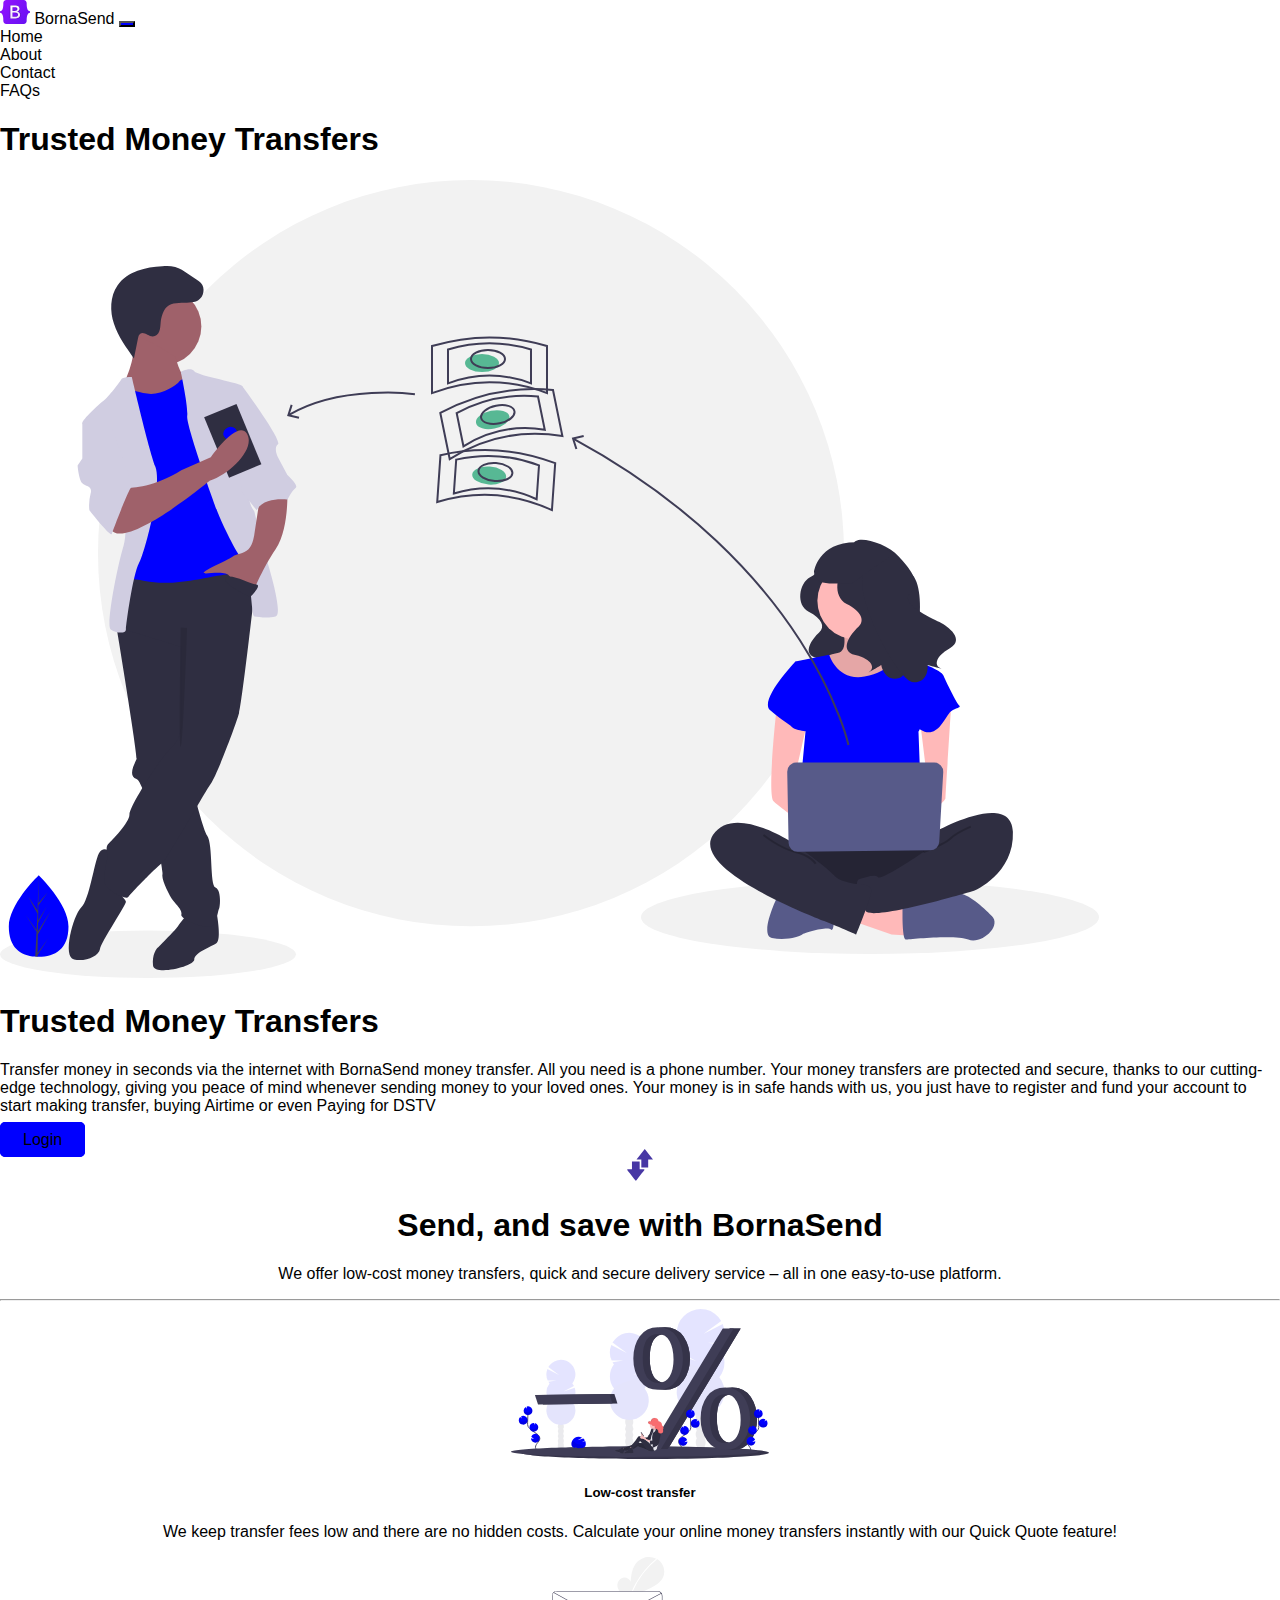
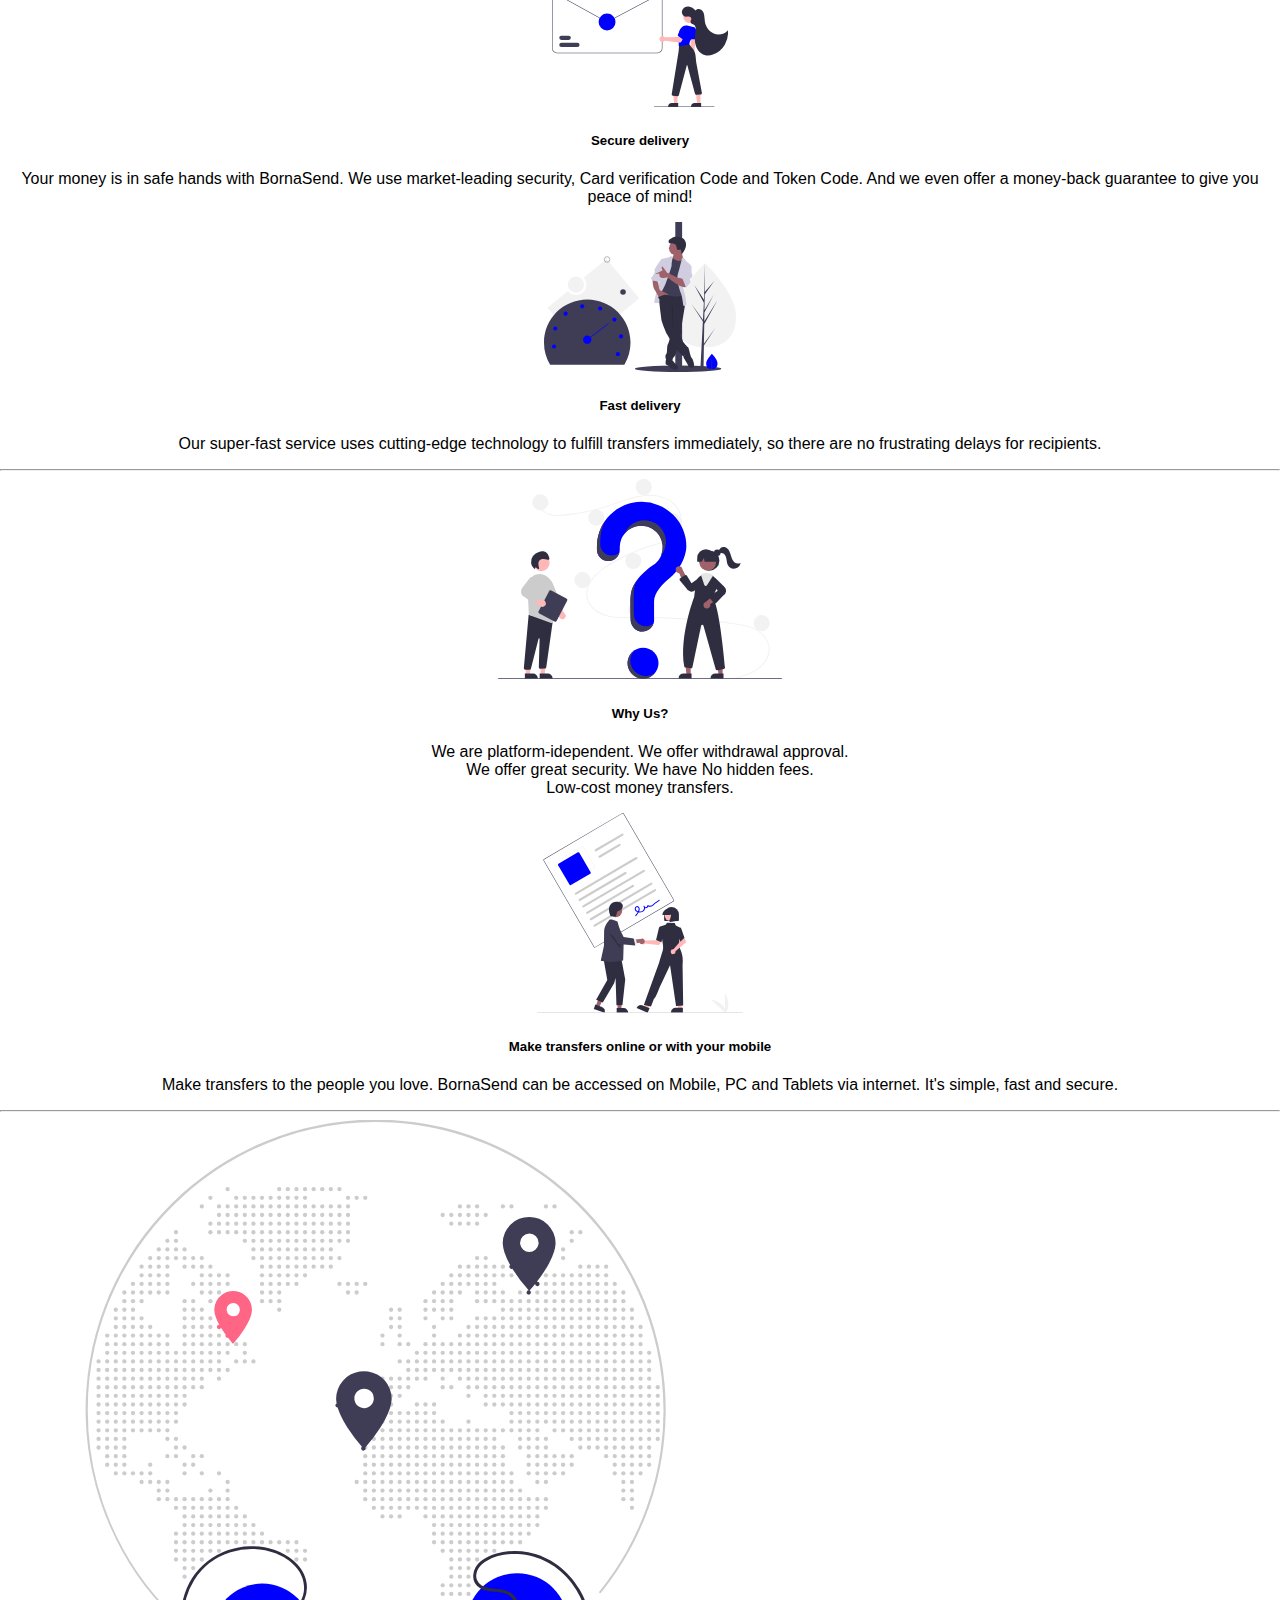
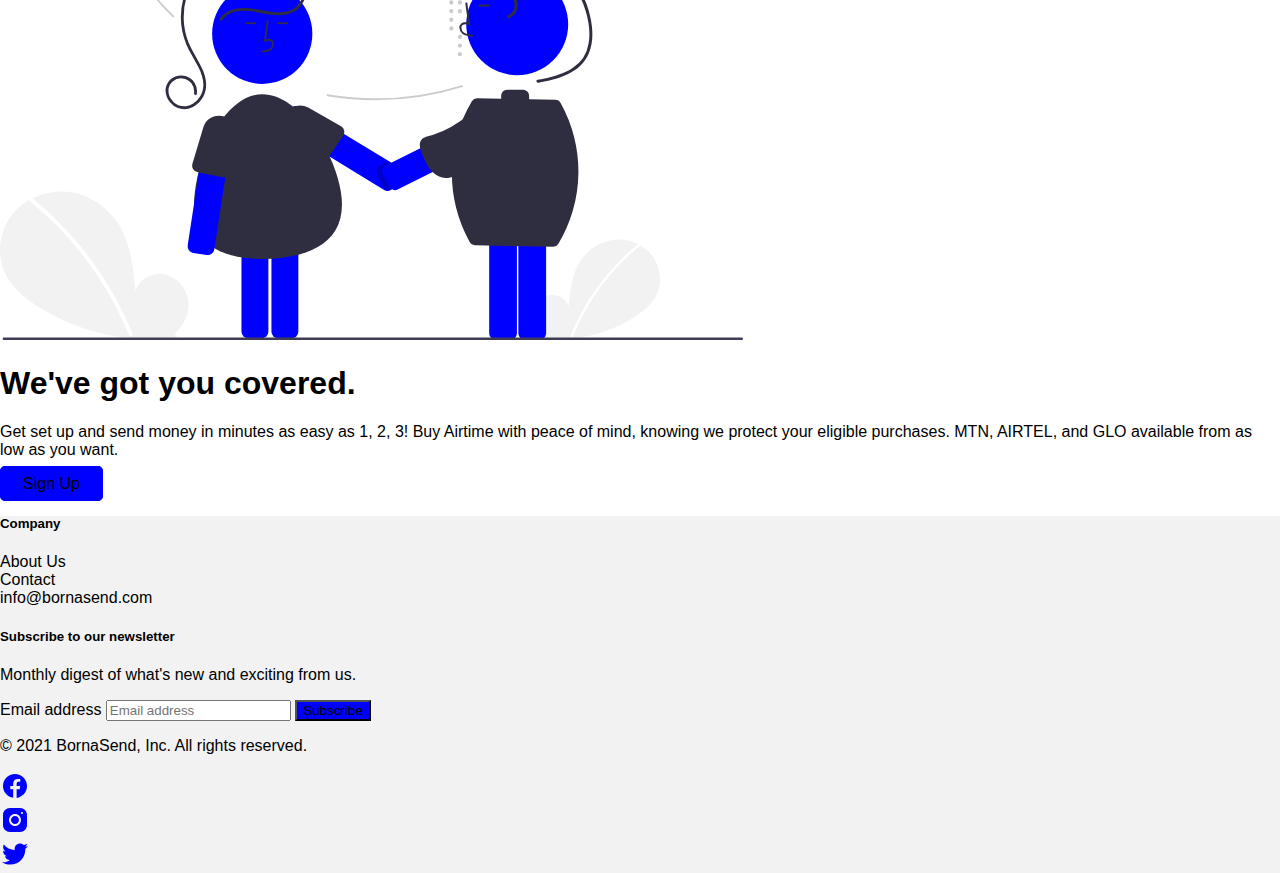
==== index.html @ 40fae567 "init" ====
<!DOCTYPE HTML>
<html lang="en">

<head>
    <meta charset="utf-8">
    <meta content="IE=edge" http-equiv="X-UA-Compatible">
    <meta content="width=device-width, initial-scale=1" name="viewport">
    <link crossorigin="anonymous" href="https://cdn.jsdelivr.net/npm/bootstrap@5.1.1/dist/css/bootstrap.min.css" integrity="sha384-F3w7mX95PdgyTmZZMECAngseQB83DfGTowi0iMjiWaeVhAn4FJkqJByhZMI3AhiU" rel="stylesheet">
    <link href="./assets/css/style.css" rel="stylesheet" type="text/css">
    <link href="./assets/css/layout.css" rel="stylesheet" type="text/css">
    <link href="favicon.ico" rel="shortcut icon">
    <title>BornaSend</title>
</head>

<body>
    <nav class="navbar navbar-expand-lg navbar-light bg-light">
        <div class="container">
            <a class="navbar-brand" href="#">
                <img alt="" class="d-inline-block align-text-top" height="24" src="./bootstrap-logo.svg" width="30"> BornaSend
            </a>
            <button aria-controls="navbarNav" aria-expanded="false" aria-label="Toggle navigation" class="navbar-toggler bluen" data-bs-target="#navbarNav" data-bs-toggle="collapse" type="button">
                <span class="navbar-toggler-icon"></span>
            </button>
            <div class="collapse navbar-collapse justify-content-end" id="navbarNav">
                <ul class="navbar-nav blue1">
                    <li class="nav-item">
                        <a aria-current="page" class="nav-link active" href="./index.html">Home</a>
                    </li>
                    <li class="nav-item">
                        <a class="nav-link" href="./html/about.html">About</a>
                    </li>
                    <li class="nav-item">
                        <a class="nav-link" href="./html/contact.html">Contact</a>
                    </li>
                    <li class="nav-item">
                        <a class="nav-link" href="./html/faqs.html">FAQs</a>
                    </li>
                </ul>
            </div>
        </div>
    </nav>
    <div class="container">
        <div class="row justify-content-md-center text-center mt-3 mb-5 pb-5">
            <h1 class="d-lg-none d-sm-block text-center">Trusted Money Transfers</h1>
            <div class="col-lg-5">
                <img alt="" src="./assets/images/money1.svg">
            </div>
            <div class="col-lg-6 mt-md-5">
                <h1 class="d-lg-block d-none">Trusted Money Transfers</h1>
                <p>Transfer money in seconds via the internet with BornaSend money transfer. All you need is a phone number. Your money transfers are protected and secure, thanks to our cutting-edge technology, giving you peace of mind whenever sending money
                    to your loved ones. Your money is in safe hands with us, you just have to register and fund your account to start making transfer, buying Airtime or even Paying for DSTV</p>
                <a class="blue" href="./html/login.html">Login</a>
            </div>
        </div>
        <div class="row mb-5 pb-5">
            <div class="col-12 txt-center mt-3">
                <img alt="" src="./assets/images/transfer-1.svg">
                <h1>Send, and save with BornaSend</h1>
                <p>We offer low-cost money transfers, quick and secure delivery service – all in one easy-to-use platform.</p>
            </div>
        </div>
        <hr class="bordert">
        <div class="row txt-center justify-content-around my-5 pb-5">
            <div class="card col-md-12 col-lg-4 mt-3">
                <img alt="... " class="card-img-top " height="150 " src="./assets/images/low.svg">
                <div class="card-body">
                    <h5 class="card-title ">Low-cost transfer</h5>
                    <p class="card-text ">We keep transfer fees low and there are no hidden costs. Calculate your online money transfers instantly with our Quick Quote feature! </p>
                </div>
            </div>
            <div class="card col-md-6 col-lg-4 mt-3">
                <img alt="... " class="card-img-top " height="150 " src="./assets/images/secure.svg ">
                <div class="card-body ">
                    <h5 class="card-title ">Secure delivery</h5>
                    <p class="card-text ">Your money is in safe hands with BornaSend. We use market-leading security, Card verification Code and Token Code. And we even offer a money-back guarantee to give you peace of mind!</p>
                </div>
            </div>
            <div class="card col-md-6 col-lg-4 mt-3">
                <img alt="... " class="card-img-top " height="150 " src="./assets/images/fast.svg ">
                <div class="card-body ">
                    <h5 class="card-title ">Fast delivery</h5>
                    <p class="card-text ">Our super-fast service uses cutting-edge technology to fulfill transfers immediately, so there are no frustrating delays for recipients. </p>
                </div>
            </div>
        </div>
        <hr class="bordert">
        <div class="row justify-content-center txt-center my-5 pb-5">
            <div class="card col-md-6 col-lg-6 mt-3">
                <img alt="... " class="card-img-top " height="200 " src="./assets/images/why.svg ">
                <div class="card-body ">
                    <h5 class="card-title ">Why Us?</h5>
                    <p class="card-text ">We are platform-idependent. We offer withdrawal approval. <br> We offer great security. We have No hidden fees. <br> Low-cost money transfers.</p>
                </div>
            </div>
            <div class="card col-md-6 col-lg-6 mt-3">
                <img alt="... " class="card-img-top " height="200 " src="./assets/images/sign.svg">
                <div class="card-body ">
                    <h5 class="card-title ">Make transfers online or with your mobile</h5>
                    <p class="card-text ">Make transfers to the people you love. BornaSend can be accessed on Mobile, PC and Tablets via internet. It's simple, fast and secure.</p>
                </div>
            </div>
        </div>
        <hr class="bordert">
        <div class="row text-center justify-content-center my-5 pb-5">
            <div class="col-md-5">
                <img alt="" src="./assets/images/covered.svg">
            </div>
            <div class="col-md-5 mt-md-5 pt-md-5">
                <h1>We've got you covered.</h1>
                <p>Get set up and send money in minutes as easy as 1, 2, 3! Buy Airtime with peace of mind, knowing we protect your eligible purchases. MTN, AIRTEL, and GLO available from as low as you want.</p>
                <a class="blue" href="./html/signup.html">Sign Up</a>
            </div>
        </div>
    </div>
    <div class="container-fluid foot px-5">
        <footer class="py-5 pb-0 border-top">
            <div class="row">
                <div class="col-md-6">
                    <h5>Company</h5>
                    <ul class="nav">
                        <li class="nav-item"><a class="nav-link" href="">About Us</a>
                        </li>
                        <li class="nav-item"><a class="nav-link" href="">Contact</a>
                        </li>
                        <li class="nav-item"><a class="nav-link" href="#">info@bornasend.com</a>
                        </li>
                    </ul>
                </div>
                <div class="col-md-6">
                    <form>
                        <h5>Subscribe to our newsletter</h5>
                        <p>Monthly digest of what's new and exciting from us.</p>
                        <div class="d-flex w-100 gap-2">
                            <label class="visually-hidden" for="newsletter1">Email address</label>
                            <input class="form-control" id="newsletter1" placeholder="Email address" type="text">
                            <button class="btn" style="background: #0000ff;" type="button">Subscribe</button>
                        </div>
                    </form>
                </div>
            </div>

            <div class="d-flex justify-content-between pt-4 mt-4 border-top">
                <p>&copy; 2021 BornaSend, Inc. All rights reserved.</p>
                <ul class="list-unstyled d-flex ">
                    <li class="ms-3">
                        <a href="#"> <img alt="" src="./assets/images/icons8-facebook-logo.svg"></a>
                    </li>
                    <li class="ms-3">
                        <a href="#"> <img alt="" src="./assets/images/icons8-instagram-logo.svg"></a>
                    </li>
                    <li class="ms-3">
                        <a href="#"> <img alt="" src="./assets/images/icons8-twitter.svg"></a>
                    </li>
                </ul>
            </div>
        </footer>
    </div>



    <script crossorigin="anonymous " integrity="sha384-/bQdsTh/da6pkI1MST/rWKFNjaCP5gBSY4sEBT38Q/9RBh9AH40zEOg7Hlq2THRZ " src="https://cdn.jsdelivr.net/npm/bootstrap@5.1.1/dist/js/bootstrap.bundle.min.js "></script>
    <script src="javascript/video.js " type="text/javascript "></script>
    <script src="javascript/script.js " type="text/javascript "></script>
</body>

</html>
---- assets/css/style.css ----
html,
body,
div,
span,
applet,
object,
iframe,
h1,
h2,
h3,
h4,
h5,
h6,
p,
blockquote,
pre,
a,
abbr,
acronym,
address,
big,
cite,
code,
del,
dfn,
em,
img,
ins,
kbd,
q,
s,
samp,
small,
strike,
strong,
sub,
sup,
tt,
var,
b,
u,
i,
dl,
dt,
dd,
ol,
nav ul,
nav li,
fieldset,
form,
label,
legend,
table,
caption,
tbody,
tfoot,
thead,
tr,
th,
td,
article,
aside,
canvas,
details,
embed,
figure,
figcaption,
footer,
header,
hgroup,
menu,
nav,
output,
ruby,
section,
summary,
time,
mark,
audio,
video {
    vertical-align: baseline;
}

article,
aside,
details,
figcaption,
figure,
footer,
header,
hgroup,
menu,
nav,
section {
    display: block;
}

ol,
ul {
    list-style: none;
    margin: 0;
    padding: 0;
}

blockquote,
q {
    quotes: none;
}

blockquote:before,
blockquote:after,
q:before,
q:after {
    content: '';
    content: none;
}

table {
    border-collapse: collapse;
    border-spacing: 0;
}


/* start editing from here */

a {
    text-decoration: none;
}

.txt-rt {
    text-align: right;
}


/* text align right */

.txt-lt {
    text-align: left;
}


/* text align left */

.txt-center {
    text-align: center;
}


/* text align center */

.float-rt {
    float: right;
}


/* float right */

.float-lt {
    float: left;
}


/* float left */

.clear {
    clear: both;
}


/* clear float */

.pos-relative {
    position: relative;
}


/* Position Relative */

.pos-absolute {
    position: absolute;
}


/* Position Absolute */

.vertical-base {
    vertical-align: baseline;
}


/* vertical align baseline */

.vertical-top {
    vertical-align: top;
}


/* vertical align top */

.underline {
    padding-bottom: 5px;
    border-bottom: 1px solid #eee;
    margin: 0 0 20px 0;
}


/* Add 5px bottom padding and a underline */

nav.vertical ul li {
    display: block;
}


/* vertical menu */

nav.horizontal ul li {
    display: inline-block;
}


/* horizontal menu */

img {
    max-width: 100%;
}


/*end reset*/

body {
    font-family: 'Raleway', sans-serif;
    background: #FFF;
}

.wrap {
    width: 80%;
    margin: 0 auto;
    transition: all .2s linear;
    -moz-transition: all .2s linear;
    /* firefox */
    -webkit-transition: all .2s linear;
    /* safari and chrome */
    -o-transition: all .2s linear;
    /* opera */
    -ms-transition: all .2s linear;
}

.header_top {
    padding: 10px 0;
    border-bottom: 8px solid #ee5f15;
    position: fixed;
    z-index: 9;
    width: 100%;
    clear: both;
    background: #232d3b;
}

.logo {
    float: left;
}

.menu {
    float: right;
}

.menu li {
    display: inline-block;
}

.menu li a {
    display: block;
    font-size: 0.8em;
    font-weight: 600;
    margin: 5px 15px;
    color: black;
    transition: all 0.3s ease;
}

.menu li a:hover {
    color: #FFF;
}


/**
.menu .current a {
color: #FFF;
}
***/

.menu li.login a {
    background: #a3d39c;
    color: #000;
    border-radius: 3px;
    -webkit-border-radius: 3px;
    -moz-border-radius: 3px;
    -o-border-radius: 3px;
    border-bottom: 4px solid #739e6c;
}

.menu li.login a:hover {
    background: black;
}

.menu li.login a:active {
    position: relative;
    top: 5px;
}


/********** Login *************/


/*-------LOGIN STARTS HERE -------*/

#loginContainer {
    position: relative;
}

#loginContainer a span {
    display: block;
    padding: 12px 25px;
    letter-spacing: 1px;
}


/* Login Button */

#loginButton {
    display: inline-block;
    position: relative;
    z-index: 30;
    cursor: pointer;
}


/* Login Box */

#loginBox {
    position: absolute;
    top: 75px;
    right: 10px;
    display: none;
    z-index: 29;
}

#loginForm:after {
    content: '';
    position: absolute;
    right: 40px;
    top: -10px;
    border-left: 10px solid rgba(0, 0, 0, 0);
    border-right: 10px solid rgba(0, 0, 0, 0);
    border-bottom: 10px solid #151C27;
}


/* Login Form */

#loginForm {
    width: 250px;
    border-radius: 3px 0 3px 3px;
    -moz-border-radius: 3px 0 3px 3px;
    margin-top: 0px;
    background: #151C27;
    border: 1px solid #151C27;
}

#loginForm fieldset {
    margin: 0 0 10px 0;
    display: block;
    border: 0;
    padding: 0;
}

fieldset#body {
    border-radius: 3px;
    -webkit-border-radius: 3px;
    -moz-border-radius: 3px;
    -o-border-radius: 3px;
    padding: 15px 15px;
    margin: 0;
}

#loginForm #checkbox {
    width: auto;
    margin: 1px 6px 0 0;
    float: left;
    padding: 0;
    border: 0;
    margin: -3px 9px 0 0;
    /* IE7 Fix */
}

#body label {
    color: #E0E0E0;
    margin: 10px 0 0 0;
    display: block;
    float: left;
    font-size: 0.8em;
}

#loginForm #body fieldset label {
    display: block;
    float: none;
    margin: 0 0 4px 0;
    text-align: left;
}

#body label i {
    color: #A0A0A0;
    text-shadow: 1px 1px #000;
    font-weight: 500;
}


/* Default Input */

#loginForm input[type="text"],
#loginForm input[type="password"] {
    color: #222;
    background: #FFF;
    padding: 3px 8px;
    font-size: 0.85em;
    -webkit-apperance: none;
    font-family: 'Open Sans', sans-serif;
}


/* Sign In Button */

#loginForm #login {
    width: auto;
    font-family: 'Open Sans', sans-serif;
    float: left;
    background: #7ACCC8;
    border-width: 0 0 3px 0;
    border-style: solid;
    border-color: #45A39E;
    color: #fff;
    font-size: 0.85em;
    padding: 8px 20px;
    box-shadow: none;
    -moz-box-shadow: none;
    -webkit-box-shadow: none;
    -webkit-appearance: none;
    margin: 0 12px 0 0;
    cursor: pointer;
    *padding: 7px 2px 8px 2px;
    /* IE7 Fix */
    transition: all .5s;
    -webkit-transition: all .5s;
    -moz-transition: all .5s;
    -o-transition: all .5s;
    border-radius: 2px;
}

#loginForm #login:hover {
    background: #60C2BD;
}


/* Forgot your password */

#loginForm span {
    display: block;
    padding: 0px 0px 15px 0px;
}

#loginForm span a {
    color: #D1D1D1;
    text-shadow: 1px 1px #000;
    font-size: 0.8em;
    font-weight: 500;
    background: none;
    border: none;
    box-shadow: none;
}

#loginForm span a:hover {
    color: #FFF;
    text-decoration: underline;
}

input:focus {
    outline: none;
}


/*** main ****/

.content_top {
    position: relative;
    background: #ff742c;
    /* Old browsers */
    background: -moz-linear-gradient(top, #ff742c 0%, #ff742c 0%, #ff8039 100%);
    /* FF3.6+ */
    background: -webkit-gradient(linear, left top, left bottom, color-stop(0%, #ff742c), color-stop(0%, #ff742c), color-stop(100%, #ff8039));
    /* 
Chrome,Safari4+ */
    background: -webkit-linear-gradient(top, #ff742c 0%, #ff742c 0%, #ff8039 100%);
    /* Chrome10+,Safari5.1+ */
    background: -o-linear-gradient(top, #ff742c 0%, #ff742c 0%, #ff8039 100%);
    /* Opera 11.10+ */
    background: -ms-linear-gradient(top, #ff742c 0%, #ff742c 0%, #ff8039 100%);
    /* IE10+ */
    background: linear-gradient(to bottom, #ff742c 0%, #ff742c 0%, #ff8039 100%);
    /* W3C */
    filter: progid: DXImageTransform.Microsoft.gradient( startColorstr='#ff742c', endColorstr='#ff8039', GradientType=0);
    /* IE6-9 */
    border-bottom: 30px solid #ff742c;
}

.banner_desc {
    padding: 8em 0 3em 0;
    text-align: center;
    color: #FFF;
}


/**** Slider *****/

.wmuSlider {
    position: relative;
    overflow: hidden;
}

.wmuSlider .wmuSliderWrapper article {
    position: relative;
    text-align: center;
}

.wmuSliderWrapper article p {
    font-size: 3em;
    font-weight: 200;
    padding: 15px 15%;
}

.wmuSlider .wmuSliderWrapper article img {
    max-width: 100%;
    width: auto;
    height: auto;
    display: block;
    margin: 0 auto;
}

.wmuGallery .wmuGalleryImage {
    position: relative;
    text-align: center;
}

.wmuGallery .wmuGalleryImage img {
    max-width: 100%;
    width: auto;
    height: auto;
}


/* Default Skin */

.wmuGallery .wmuGalleryImage {
    margin-bottom: 10px;
}

.wmuSliderPrev,
.wmuSliderNext {
    position: absolute;
    width: 70px;
    height: 85px;
    text-indent: -9999px;
    background: url(../images/sprites.png) no-repeat;
    top: 50%;
    margin-top: -40px;
    cursor: pointer;
}

.wmuSliderPrev {
    background-position: -275px -170px;
    left: 20px;
}

.wmuSliderNext {
    background-position: -352px -170px;
    right: 20px;
}


/********* Footer **********/

.footer {
    background: #151c27;
    border-top: 10px solid #0d131a;
    padding-bottom: 2em;
}

.footer p {
    color: #727E8D;
}

.footer_logo img {
    margin-top: 1em;
}


/********* Search box ***********/

.search_box {
    float: left;
    background: #080c11;
    position: relative;
    border-radius: 3px;
    -webkit-border-radius: 3px;
    -moz-border-radius: 3px;
    -o-border-radius: 3px;
    margin: 0px auto;
    padding: 20px 20px;
    width: 90%;
    margin-top: 15px;
}

.search_box form input[type="text"] {
    border: none;
    outline: none;
    background: none;
    font-size: 1.1em;
    color: #FFF;
    width: 80%;
    padding: 6px 15px;
    -webkit-appearance: none;
    font-family: 'Open Sans', sans-serif;
    margin: 0;
}

.search_box form input[type="submit"] {
    border: none;
    outline: none;
    cursor: pointer;
    background: url(../images/sprites.png) no-repeat -195px -6px;
    float: right;
    width: 36px;
    height: 36px;
}


/****** Social_icons *******/

.social_icons {
    margin-top: 20px;
}

.social_icons li {
    display: inline-block;
    margin-left: 15px;
}

.social_icons li:first-child {
    margin-left: 0;
}

.social_icons li a {
    width: 32px;
    height: 32px;
    display: block;
    padding: 12px;
    border-radius: 0px 0px 3px 3px;
    -webkit-transition: all 0.3s ease-in-out;
    -moz-transition: all 0.3s ease-in-out;
    -o-transition: all 0.3s ease-in-out;
    transition: all 0.3s ease-in-out;
    background: url(../images/sprites.png) no-repeat;
}

.social_icons li a:hover {
    position: relative;
    top: 2px;
}

.social_icons li a.rss {
    background-position: -10px -150px;
    background-color: #ffaa16;
    border-bottom: 3px solid #d38600;
}

.social_icons li a.rss:hover {
    background-color: #F89E00;
}

.social_icons li a.dribble {
    background-position: -57px -150px;
    background-color: #ec5b95;
    border-bottom: 3px solid #d30054;
}

.social_icons li a.dribble:hover {
    background-color: #E74385;
}

.social_icons li a.twitter {
    background-position: -108px -150px;
    background-color: #00aeef;
    border-bottom: 3px solid #0081b1;
}

.social_icons li a.twitter:hover {
    background-color: #009FDB;
}

.social_icons li a.facebook {
    background-position: -175px -148px;
    background-color: #0054a6;
    border-bottom: 3px solid #003a72;
}

.social_icons li a.facebook:hover {
    background-color: #004D99;
}


/*----copy-right-----*/

.copy-right {
    text-align: center;
    padding: 1em 0;
    background: #131A25;
    position: relative;
}

.copy-right p {
    color: #727E8D;
    font-size: 0.85em;
    line-height: 1.8em;
}

.copy-right p span {
    color: #6ec5ea;
}

.copy-right p a {
    color: #FF742C;
    -webkit-transition: all 0.3s ease-out;
    -moz-transition: all 0.3s ease-out;
    -ms-transition: all 0.3s ease-out;
    -o-transition: all 0.3s ease-out;
    transition: all 0.3s ease-out;
}

.copy-right p a:hover {
    color: #FFF;
    text-decoration: underline;
}


/**************** Media Quries ************************/

@media only screen and (max-width: 1366px) {
    .wrap {
        width: 90%;
    }
    .ui-slider-tabs-list {
        left: 18%;
    }
}

@media only screen and (max-width: 1280px) {
    .wrap {
        width: 90%;
    }
    .ui-slider-tabs-list {
        left: 15%;
    }
}

@media all and (max-width:1024px) {
    .wrap {
        width: 90%;
    }
    .dropdown-button {
        width: 30%;
    }
    .features li a {
        padding: 30px;
    }
    .wmuSliderWrapper article p {
        padding: 15px 0;
    }
}

@media all and (max-width:800px) {
    .wrap {
        width: 95%;
    }
    .wmuSliderWrapper article p {
        padding: 15px 0;
        font-size: 2.5em;
    }
    .menu li a {
        margin: 5px;
    }
    #loginContainer a span {
        padding: 10px;
    }
    .search_box form input[type="text"] {
        width: 75%;
    }
    .dropdown-button {
        width: 38%;
    }
    .features li {
        padding-left: 5px;
    }
    .features li a {
        padding: 22px;
    }
}

@media all and (max-width:640px) {
    .wrap {
        width: 95%;
    }
    .header_top {
        padding: 0;
    }
    .logo,
    .menu {
        float: none;
        text-align: center;
    }
    .menu li a {
        margin: 5px 10px;
    }
    .wmuSliderWrapper article p {
        font-size: 2.2em;
    }
    .wmuSlider .wmuSliderWrapper article img {
        width: 35%;
    }
    .dropdown-button {
        display: block;
        margin: 10px auto;
        width: 50%;
    }
    .dropdown-button:first-child {
        margin: 0 auto;
    }
    .col_1_of_2 {
        margin: 1% 0 1% 0%;
    }
    .span_1_of_2 {
        width: 94%;
        padding: 3%;
    }
    .features {
        padding-top: 8em;
    }
    .features li {
        margin-left: 5px;
    }
    .features li a {
        padding: 20px;
    }
    .ui-slider-tabs-list {
        left: 5%;
    }
    .ui-slider-tabs-list li.selected {
        top: -6em;
    }
    .ui-slider-tabs-content-container {
        top: -7em;
    }
}

@media all and (max-width:480px) {
    .wrap {
        width: 95%;
    }
    .header_top {
        padding: 0;
    }
    .social_icons {
        margin-top: 0;
    }
    .menu li a {
        margin: 5px 5px;
        font-size: 0.7em;
    }
    .wmuSliderWrapper article p {
        font-size: 1.4em;
    }
    .dropdown-button {
        width: 70%;
    }
    .comment_icons {
        left: 0;
    }
    .comment_icons li a {
        padding: 10px;
    }
    .comment_icons li a.comments {
        background-position: -134px 6px;
    }
    .comment_icons li a span {
        width: 100px;
        padding: 15px 0;
    }
    .comment_icons li a span:before {
        bottom: 5px;
    }
    .comment_icons li a.email span {
        top: 5.3em;
    }
    .comment_icons li a.like span {
        top: 9.4em;
    }
    .comment_icons li a:hover span {
        left: 80px;
    }
    .wmuSliderPrev {
        background-position: -425px -170px;
    }
    .wmuSlider .wmuSliderWrapper article img {
        width: 40%;
    }
    .wmuSliderPrev,
    .wmuSliderNext {
        width: 40px;
        margin-top: 0;
    }
    .wmuSliderNext {
        background-position: -465px -170px;
    }
    .comment_icons li a.email {
        background-position: -186px 3px;
    }
    .comment_icons li a.like {
        background-position: -240px 2px;
    }
    .dropdown-buttons li a {
        font-size: 0.85em;
    }
    .dropdown-buttons li {
        margin-left: 5px;
    }
    .dropdown-buttons li a span.text {
        padding: 17px 10px 14px 5px;
    }
    .dropdown-buttons li a span.down_aroww {
        padding: 15px 10px;
        background-position: -1px 6px;
    }
    .features li a {
        padding: 5px;
    }
    .quote_button a {
        padding: 20px 40px;
    }
    .ui-slider-tabs-list li.selected {
        top: -5em;
    }
    .ui-slider-tabs-content-container {
        top: -5em;
    }
    .ui-slider-tabs {
        margin-bottom: -6em;
    }
}

@media all and (max-width:320px) {
    .wrap {
        width: 95%;
    }
    .wmuSliderWrapper article p {
        font-size: 1.2em;
    }
    .span_1_of_2 h3 {
        font-size: 1.4em;
        margin-bottom: 0;
    }
    .dropdown-button {
        width: 100%;
    }
    .about_desc {
        padding: 1em 0;
    }
    .span_1_of_2 p {
        font-size: 0.8em;
        padding: 5px 0;
    }
    .search_box {
        padding: 8px 5px;
        width: 95%;
    }
    .search_box form input[type="text"] {
        padding: 5px;
        font-size: 0.85em;
    }
    .social_icons li {
        margin-left: 8px;
    }
    .footer_logo img,
    .social_icons {
        margin-top: 0;
    }
    .features li a i {
        width: 45px;
        height: 45px;
        background: url(../images/sprite.png) no-repeat;
    }
    .features li a i.cloud_icon {
        background-position: -20px -78px;
    }
    .features li a i.cross {
        background-position: -75px -75px;
    }
    .features li a i.bubble {
        background-position: -130px -75px;
    }
    .features li a i.right_arrow {
        background-position: -188px -75px;
    }
    .ui-slider-tabs-list li.selected {
        top: -2.5em;
    }
    .ui-slider-tabs-content-container {
        top: -3em;
    }
    .features {
        padding-top: 2em;
    }
    .features h2 {
        font-size: 2em;
    }
    .ui-slider-tabs {
        margin-bottom: -3em;
    }
    #loginForm {
        width: 225px;
    }
    #loginBox {
        right: -10px;
        top: 65px;
    }
}

.homeimg {
    max-width: 50vw;
}

.blue {
    border: 1px solid #0000ff;
    padding: 8px 22px;
    border-radius: 5px;
    background-color: #0000ff;
    color: black;
    text-decoration: none;
}

.blue:hover {
    background-color: #0000ff;
    color: white;
    text-decoration: none;
}

.blue1>li>a:hover {
    padding: 7px 20px;
    border-radius: 5px;
    background-color: #0000ff;
    color: white !important;
    text-decoration: none;
}

.blue1>li>a:active {
    padding: 7px 20px;
    border-radius: 5px;
    background-color: #0000ff;
    color: white !important;
    text-decoration: none;
}

.bordert {
    color: #ccc;
}

.bluen{
    background-color: #0000ff;
    color: white !important;
    text-decoration: none;
}

.foot {
    background-color: #f2f2f2;
}
---- assets/css/layout.css ----
html,
body {
    height: 100%;
    margin: 0;
    padding: 0;
    font-family: "Helvetica Neue", Helvetica, Arial, Verdana, sans-serif;
    background: white;
}

.clear {
    clear: both;
}

.card {
    border: none;
}

.spacer {
    height: 20px;
}

a {
    text-decoration: none;
}

a:link,
a:visited {
    color: black;
    text-decoration: none;
}

a:hover {
    text-decoration: none;
}


/* Header */

header#header {
    height: 55px;
    width: 100%;
    background: #222222 url(../images/header_bg.png) repeat-x;
}

header#header h1.site_title,
header#header h2.section_title {
    float: left;
    margin: 0;
    font-size: 22px;
    display: block;
    width: 23%;
    height: 55px;
    font-weight: normal;
    text-align: left;
    text-indent: 1.8%;
    line-height: 55px;
    color: #fff;
    text-shadow: 0 -1px 0 #000;
}

header#header h1.site_title a {
    color: #fff;
    text-decoration: none;
}

header#header h2.section_title {
    text-align: center;
    text-indent: 4.5%;
    width: 68%;
    background: url(../images/header_shadow.png) no-repeat left top;
}

.btn_view_site {
    float: left;
    width: 9%;
}

#bills {
    font-size: 26px;
}

.btn_view_site a {
    display: block;
    margin-top: 12px;
    width: 91px;
    height: 27px;
    background: url(../images/btn_view_site.png) no-repeat;
    text-align: center;
    line-height: 29px;
    color: #fff;
    text-decoration: none;
    text-shadow: 0 -1px 0 #000;
}

.btn_view_site a:hover {
    background-position: 0 -27px;
}


/* Secondary Header Bar */

section#secondary_bar {
    height: 38px;
    width: 100%;
    background: #F1F1F4 url(../images/secondary_bar.png) repeat-x;
}

section#secondary_bar .user {
    float: left;
    width: 23%;
    height: 38px;
}

.user p {
    margin: 0;
    padding: 0;
    color: #666666;
    font-weight: bold;
    display: block;
    float: left;
    width: 85%;
    height: 35px;
    line-height: 35px;
    text-indent: 25px;
    text-shadow: 0 1px 0 #fff;
    background: url(../images/icn_user.png) no-repeat center left;
    margin-left: 6%;
}

.user a {
    text-decoration: none;
    color: #666666
}

.user a:hover {
    color: #77BACE;
}

.user a.logout_user {
    float: left;
    display: block;
    width: 16px;
    height: 35px;
    text-indent: -5000px;
    background: url(../images/icn_logout.png) center no-repeat;
}


/* Breadcrumbs */

section#secondary_bar .breadcrumbs_container {
    float: left;
    width: 77%;
    background: url(../images/secondary_bar_shadow.png) no-repeat left top;
    height: 38px;
}

article.breadcrumbs {
    float: left;
    padding: 0 10px;
    border: 1px solid #ccc;
    -webkit-border-radius: 5px;
    -moz-border-radius: 5px;
    border-radius: 5px;
    -webkit-box-shadow: 0 1px 0 #fff;
    -moz-box-shadow: 0 1px 0 #fff;
    box-shadow: 0 1px 0 #fff;
    height: 23px;
    margin: 4px 3%;
}

.breadcrumbs a {
    display: inline-block;
    float: left;
    height: 24px;
    line-height: 23px;
}

.breadcrumbs a.current,
.breadcrumbs a.current:hover {
    color: #9E9E9E;
    font-weight: bold;
    text-shadow: 0 1px 0 #fff;
    text-decoration: none;
}

.breadcrumbs a:link,
.breadcrumbs a:visited {
    color: #44474F;
    text-decoration: none;
    text-shadow: 0 1px 0 #fff;
    font-weight: bold;
}

.breadcrumbs a:hover {
    color: #222222;
}

.breadcrumb_divider {
    display: inline-block;
    width: 12px;
    height: 24px;
    background: url(../images/breadcrumb_divider.png) no-repeat;
    float: left;
    margin: 0 5px;
}


/* Sidebar */

aside#sidebar {
    width: 23%;
    background: #E0E0E3 url(../images/sidebar.png) repeat;
    float: left;
    min-height: 500px;
    margin-top: -4px;
}

#sidebar hr {
    border: none;
    outline: none;
    background: url(../images/sidebar_divider.png) repeat-x;
    display: block;
    width: 100%;
    height: 2px;
}


/* Search */

.quick_search {
    text-align: center;
    padding: 14px 0 10px 0;
}

.quick_search input[type=text] {
    -webkit-border-radius: 20px;
    -moz-border-radius: 20px;
    border-radius: 20px;
    border: 1px solid #bbb;
    height: 26px;
    width: 90%;
    color: #ccc;
    -webkit-box-shadow: inset 0 2px 2px #ccc, 0 1px 0 #fff;
    -moz-box-shadow: inset 0 2px 2px #ccc, 0 1px 0 #fff;
    box-shadow: inset 0 2px 2px #ccc, 0 1px 0 #fff;
    text-indent: 30px;
    background: #fff url(../images/icn_search.png) no-repeat;
    background-position: 10px 6px;
}

.quick_search input[type=text]:focus {
    outline: none;
    color: #666666;
    border: 1px solid #77BACE;
    -webkit-box-shadow: inset 0 2px 2px #ccc, 0 0 10px #ADDCE6;
    -moz-box-shadow: inset 0 2px 2px #ccc, 0 0 10px #ADDCE6;
    box-shadow: inset 0 2px 2px #ccc, 0 0 10px #ADDCE6;
}


/* Sidebar Menu */

#sidebar h3 {
    color: #1F1F20;
    text-transform: uppercase;
    text-shadow: 0 1px 0 #fff;
    font-size: 13px;
    margin: 10px 0 10px 6%;
    display: block;
    float: left;
    width: 90%;
}

.toggleLink {
    color: #999999;
    font-size: 10px;
    text-decoration: none;
    display: block;
    float: right;
    margin-right: 2%
}

#sidebar .toggleLink:hover {
    color: #77BACE;
    text-decoration: none;
}

#sidebar ul {
    clear: both;
    margin: 0;
    padding: 0;
}

#sidebar li {
    list-style: none;
    margin: 0 0 0 12%;
    padding: 0;
}

#sidebar li a {
    color: #666666;
    padding-left: 25px;
    text-decoration: none;
    display: inline-block;
    height: 17px;
    line-height: 17px;
    text-shadow: 0 1px 0 #fff;
    margin: 2px 0;
}

#sidebar li a:hover {
    color: #444444;
}


/* Sidebar Icons */

#sidebar li.icn_new_article a {
    background: url(../images/icn_new_article.png) no-repeat center left;
}

#sidebar li.icn_edit_article a {
    background: url(../images/icn_edit_article.png) no-repeat center left;
}

#sidebar li.icn_categories a {
    background: url(../images/icn_categories.png) no-repeat center left;
}

#sidebar li.icn_tags a {
    background: url(../images/icn_tags.png) no-repeat center left;
}

#sidebar li.icn_add_user a {
    background: url(../images/icn_add_user.png) no-repeat center left;
}

#sidebar li.icn_view_users a {
    background: url(../images/icn_view_users.png) no-repeat center left;
}

#sidebar li.icn_profile a {
    background: url(../images/icn_profile.png) no-repeat center left;
}

#sidebar li.icn_folder a {
    background: url(../images/icn_folder.png) no-repeat center left;
}

#sidebar li.icn_photo a {
    background: url(../images/icn_photo.png) no-repeat center left;
}

#sidebar li.icn_audio a {
    background: url(../images/icn_audio.png) no-repeat center left;
}

#sidebar li.icn_video a {
    background: url(../images/icn_video.png) no-repeat center left;
}

#sidebar li.icn_settings a {
    background: url(../images/icn_settings.png) no-repeat center left;
}

#sidebar li.icn_security a {
    background: url(../images/icn_security.png) no-repeat center left;
}

#sidebar li.icn_jump_back a {
    background: url(../images/icn_jump_back.png) no-repeat center left;
}

#sidebar p {
    color: #666666;
    padding-left: 6%;
    text-shadow: 0 1px 0 #fff;
    margin: 10px 0 0 0;
}

#sidebar a {
    color: #666666;
    text-decoration: none;
}

#sidebar a:hover {
    text-decoration: underline;
}

#sidebar footer {
    margin-top: 20%;
}


/* Main Content */

section#main {
    width: 77%;
    min-height: 500px;
    background: url(../images/sidebar_shadow.png) repeat-y left top;
    float: left;
    margin-top: -2px;
}

#main h3 {
    color: #1F1F20;
    text-transform: uppercase;
    text-shadow: 0 1px 0 #fff;
    font-size: 13px;
    margin: 8px 20px;
}


/* Modules */

.module {
    border: 1px solid #9BA0AF;
    width: 100%;
    margin: 20px 3% 0 3%;
    margin-top: 20px;
    -webkit-border-radius: 5px;
    -moz-border-radius: 5px;
    border-radius: 5px;
    background: #ffffff;
}

#main .module header h3 {
    display: block;
    width: 90%;
    float: left;
}

.module header {
    height: 38px;
    width: 100%;
    background: #F1F1F4 url(../images/secondary_bar.png) repeat-x;
    -webkit-border-top-left-radius: 5px;
    -webkit-border-top-right-radius: 5px;
    -moz-border-radius-topleft: 5px;
    -moz-border-radius-topright: 5px;
    border-top-left-radius: 5px;
    border-top-right-radius: 5px;
}

.module footer {
    height: 32px;
    width: 100%;
    border-top: 1px solid #9CA1B0;
    background: #F1F1F4 url(../images/module_footer_bg.png) repeat-x;
    -webkit-border-bottom-left-radius: 5px;
    -webkit-border-bottom-right-radius: 5px;
    -moz-border-radius-bottomleft: 5px;
    -moz-border-radius-bottomright: 5px;
    -webkit-border-bottom-left-radius: 5px;
    -webkit-border-bottom-right-radius: 5px;
}

.module_content {
    margin: 10px 20px;
    color: #666;
}


/* Module Widths */

.width_full {
    width: 95%;
}

.width_half {
    width: 46%;
    margin-right: 0;
    float: left;
}

.width_quarter {
    width: 26%;
    margin-right: 0;
    float: left;
}

.width_3_quarter {
    width: 66%;
    margin-right: 0;
    float: left;
}


/* Stats Module */

.stats_graph {
    width: 64%;
    float: left;
}

.stats_overview {
    background: #F6F6F6;
    border: 1px solid #ccc;
    float: right;
    width: 26%;
    -webkit-border-radius: 5px;
    -moz-border-radius: 5px;
    border-radius: 5px;
}

.overview_today,
.overview_previous {
    width: 50%;
    float: left;
}

.stats_overview p {
    margin: 0;
    padding: 0;
    text-align: center;
    text-transform: uppercase;
    text-shadow: 0 1px 0 #fff;
}

.stats_overview p.overview_day {
    font-size: 12px;
    font-weight: bold;
    margin: 6px 0;
}

.stats_overview p.overview_count {
    font-size: 26px;
    font-weight: bold;
    color: #333333;
}

.stats_overview p.overview_type {
    font-size: 10px;
    color: #999999;
    margin-bottom: 8px
}


/* Content Manager */

.tablesorter {
    width: 100%;
    margin: -5px 0 0 0;
}

.tablesorter td {
    margin: 0;
    padding: 0;
    border-bottom: 1px dotted #ccc;
}

.tablesorter thead tr {
    height: 34px;
    background: url(../images/table_sorter_header.png) repeat-x;
    text-align: left;
    text-indent: 10px;
    cursor: pointer;
}

.tablesorter td {
    padding: 15px 10px;
}

.tablesorter input[type=image] {
    margin-right: 10px;
}

ul.tabs {
    margin: 3px 10px 0 0;
    padding: 0;
    float: right;
    list-style: none;
    height: 24px;
    /*--Set height of tabs--*/
    -webkit-border-radius: 5px;
    -moz-border-radius: 5px;
    border-radius: 5px;
    -webkit-box-shadow: 0 1px 0 #fff;
    -moz-box-shadow: 0 1px 0 #fff;
    box-shadow: 0 1px 0 #fff;
    border: 1px solid #ccc;
    font-weight: bold;
    text-shadow: 0 1px 0 #fff;
}

ul.tabs li {
    float: left;
    margin: 0;
    padding: 0;
    line-height: 24px;
}

ul.tabs li a {
    text-decoration: none;
    color: #999;
    display: block;
    padding: 0 10px;
    height: 24px;
}

ul.tabs li a:hover {
    color: #44474F;
}

html ul.tabs li.active a {
    color: #44474F;
}

html ul.tabs li.active,
html ul.tabs li.active a:hover {
    background: #F1F2F4;
    -webkit-box-shadow: inset 0 2px 3px #818181;
    -moz-box-shadow: inset 0 2px 3px #818181;
    box-shadow: inset 0 2px 3px #818181;
}

html ul.tabs li:first-child,
html ul.tabs li:first-child a {
    -webkit-border-top-left-radius: 5px;
    -webkit-border-bottom-left-radius: 5px;
    -moz-border-radius-topleft: 5px;
    -moz-border-radius-bottomleft: 5px;
    border-top-left-radius: 5px;
    border-bottom-left-radius: 5px;
}

html ul.tabs li:last-child,
html ul.tabs li:last-child a {
    -webkit-border-top-right-radius: 5px;
    -webkit-border-bottom-right-radius: 5px;
    -moz-border-radius-topright: 5px;
    -moz-border-radius-bottomright: 5px;
    border-top-right-radius: 5px;
    border-bottom-right-radius: 5px;
}

#main .module header h3.tabs_involved {
    display: block;
    width: 60%;
    float: left;
}


/* Messages */

.message {
    border-bottom: 1px dotted #cccccc;
}

input[type=submit] {
    background: #D0D1D4 url(../images/btn_submit.png) repeat-x;
    border: 1px solid #A8A9A8;
    -webkit-box-shadow: 0 1px 0 #fff;
    -moz-box-shadow: 0 1px 0 #fff;
    box-shadow: 0 1px 0 #fff;
    font-weight: bold;
    height: 22px;
    -webkit-border-radius: 5px;
    -moz-border-radius: 5px;
    border-radius: 5px;
    padding: 0 10px;
    color: #666;
    text-shadow: 0 1px 0 #fff;
    cursor: pointer;
}

input[type=submit]:hover {
    color: #333333;
}

input[type=submit].alt_btn {
    background: #D0D1D4 url(../images/btn_submit_2.png) repeat-x;
    border: 1px solid#30B0C8;
    -webkit-box-shadow: 0 1px 0 #fff;
    -moz-box-shadow: 0 1px 0 #fff;
    box-shadow: 0 1px 0 #fff;
    font-weight: bold;
    height: 22px;
    -webkit-border-radius: 5px;
    -moz-border-radius: 5px;
    border-radius: 5px;
    padding: 0 10px;
    color: #003E49;
    text-shadow: 0 1px 0 #6CDCF9;
    cursor: pointer;
}

input[type=submit].alt_btn:hover {
    color: #001217;
}

input[type=submit].btn_post_message {
    background: #D0D1D4 url(../images/post_message.png) no-repeat;
    display: block;
    width: 37px;
    border: none;
    height: 24px;
    cursor: pointer;
    text-indent: -5000px;
}

input[type=submit].btn_post_message:hover {
    background-position: 0 -24px;
}

.post_message {
    text-align: left;
    padding: 5px 0;
}

.post_message input[type=text] {
    -webkit-border-radius: 5px;
    -moz-border-radius: 5px;
    border-radius: 5px;
    border: 1px solid #bbb;
    height: 20px;
    width: 70%;
    color: #ccc;
    -webkit-box-shadow: inset 0 2px 2px #ccc, 0 1px 0 #fff;
    -moz-box-shadow: inset 0 2px 2px #ccc, 0 1px 0 #fff;
    box-shadow: inset 0 2px 2px #ccc, 0 1px 0 #fff;
    text-indent: 10px;
    background-position: 10px 6px;
    float: left;
    margin: 0 3.5%;
}

.post_message input[type=text]:focus {
    outline: none;
    border: 1px solid #77BACE;
    -webkit-box-shadow: inset 0 2px 2px #ccc, 0 0 10px #ADDCE6;
    -moz-box-shadow: inset 0 2px 2px #ccc, 0 0 10px #ADDCE6;
    box-shadow: inset 0 2px 2px #ccc, 0 0 10px #ADDCE6;
    color: #666666;
}

.post_message input[type=image] {
    float: left;
}

.message_list {
    height: 250px;
    overflow-x: hidden;
    overflow-y: scroll;
}

fieldset {
    -webkit-border-radius: 5px;
    -moz-border-radius: 5px;
    border-radius: 5px;
    background: #F6F6F6;
    border: 1px solid #ccc;
    padding: 1% 0%;
    margin: 10px 0;
}

fieldset label {
    display: block;
    float: left;
    width: 200px;
    height: 25px;
    line-height: 25px;
    text-shadow: 0 1px 0 #fff;
    font-weight: bold;
    padding-left: 10px;
    margin: -5px 0 5px 0;
    text-transform: uppercase;
}

fieldset input[type=text] {
    -webkit-border-radius: 5px;
    -moz-border-radius: 5px;
    border-radius: 5px;
    border: 1px solid #BBBBBB;
    height: 20px;
    color: #666666;
    -webkit-box-shadow: inset 0 2px 2px #ccc, 0 1px 0 #fff;
    -moz-box-shadow: inset 0 2px 2px #ccc, 0 1px 0 #fff;
    box-shadow: inset 0 2px 2px #ccc, 0 1px 0 #fff;
    padding-left: 10px;
    background-position: 10px 6px;
    margin: 0;
    display: block;
    float: left;
    width: 96%;
    margin: 0 10px;
}

fieldset input[type=text]:focus {
    outline: none;
    border: 1px solid #77BACE;
    -webkit-box-shadow: inset 0 2px 2px #ccc, 0 0 10px #ADDCE6;
    -moz-box-shadow: inset 0 2px 2px #ccc, 0 0 10px #ADDCE6;
    box-shadow: inset 0 2px 2px #ccc, 0 0 10px #ADDCE6;
}

fieldset select {
    width: 96%;
    margin: 0 10px;
    border: 1px solid #bbb;
    height: 20px;
    color: #666666;
}

fieldset textarea {
    -webkit-border-radius: 5px;
    -moz-border-radius: 5px;
    border-radius: 5px;
    border: 1px solid #BBBBBB;
    color: #666666;
    -webkit-box-shadow: inset 0 2px 2px #ccc, 0 1px 0 #fff;
    -moz-box-shadow: inset 0 2px 2px #ccc, 0 1px 0 #fff;
    box-shadow: inset 0 2px 2px #ccc, 0 1px 0 #fff;
    padding-left: 10px;
    background-position: 10px 6px;
    margin: 0 0.5%;
    display: block;
    float: left;
    width: 96%;
    margin: 0 10px;
}

fieldset textarea:focus {
    outline: none;
    border: 1px solid #77BACE;
    -webkit-box-shadow: inset 0 2px 2px #ccc, 0 0 10px #ADDCE6;
    -moz-box-shadow: inset 0 2px 2px #ccc, 0 0 10px #ADDCE6;
    box-shadow: inset 0 2px 2px #ccc, 0 0 10px #ADDCE6;
}

.submit_link {
    float: right;
    margin-right: 3%;
    padding: 5px 0;
}

.submit_link select {
    width: 150px;
    border: 1px solid #bbb;
    height: 20px;
    color: #666666;
}

#main .module_content h1 {
    color: #333333;
    text-transform: none;
    text-shadow: 0 1px 0 #fff;
    font-size: 22px;
    margin: 8px 0px;
}

#main .module_content h2 {
    color: #444444;
    text-transform: none;
    text-shadow: 0 1px 0 #fff;
    font-size: 18px;
    margin: 8px 0px;
}

#main .module_content h3 {
    color: #666666;
    text-transform: uppercase;
    text-shadow: 0 1px 0 #fff;
    font-size: 13px;
    margin: 8px 0px;
}

#main .module_content h4 {
    color: #666666;
    text-transform: none;
    text-shadow: 0 1px 0 #fff;
    font-size: 13px;
    margin: 8px 0px;
}

#main .module_content li {
    line-height: 150%;
}


/* Alerts */

#main h4.alert_info {
    display: block;
    width: 95%;
    margin: 20px 3% 0 3%;
    margin-top: 20px;
    -webkit-border-radius: 5px;
    -moz-border-radius: 5px;
    border-radius: 5px;
    background: #B5E5EF url(../images/icn_alert_info.png) no-repeat;
    background-position: 10px 10px;
    border: 1px solid #77BACE;
    color: #082B33;
    padding: 10px 0;
    text-indent: 40px;
    font-size: 14px;
}

#main h4.alert_warning {
    display: block;
    width: 95%;
    margin: 20px 3% 0 3%;
    margin-top: 20px;
    -webkit-border-radius: 5px;
    -moz-border-radius: 5px;
    border-radius: 5px;
    background: #F5F3BA url(../images/icn_alert_warning.png) no-repeat;
    background-position: 10px 10px;
    border: 1px solid #C7A20D;
    color: #796616;
    padding: 10px 0;
    text-indent: 40px;
    font-size: 14px;
}

#main h4.alert_error {
    display: block;
    width: 95%;
    margin: 20px 3% 0 3%;
    margin-top: 20px;
    -webkit-border-radius: 5px;
    -moz-border-radius: 5px;
    border-radius: 5px;
    background: #F3D9D9 url(../images/icn_alert_error.png) no-repeat;
    background-position: 10px 10px;
    border: 1px solid #D20009;
    color: #7B040F;
    padding: 10px 0;
    text-indent: 40px;
    font-size: 14px;
}

#main h4.alert_success {
    display: block;
    width: 95%;
    margin: 20px 3% 0 3%;
    margin-top: 20px;
    -webkit-border-radius: 5px;
    -moz-border-radius: 5px;
    border-radius: 5px;
    background: #E2F6C5 url(../images/icn_alert_success.png) no-repeat;
    background-position: 10px 10px;
    border: 1px solid #79C20D;
    color: #32510F;
    padding: 10px 0;
    text-indent: 40px;
    font-size: 14px;
}
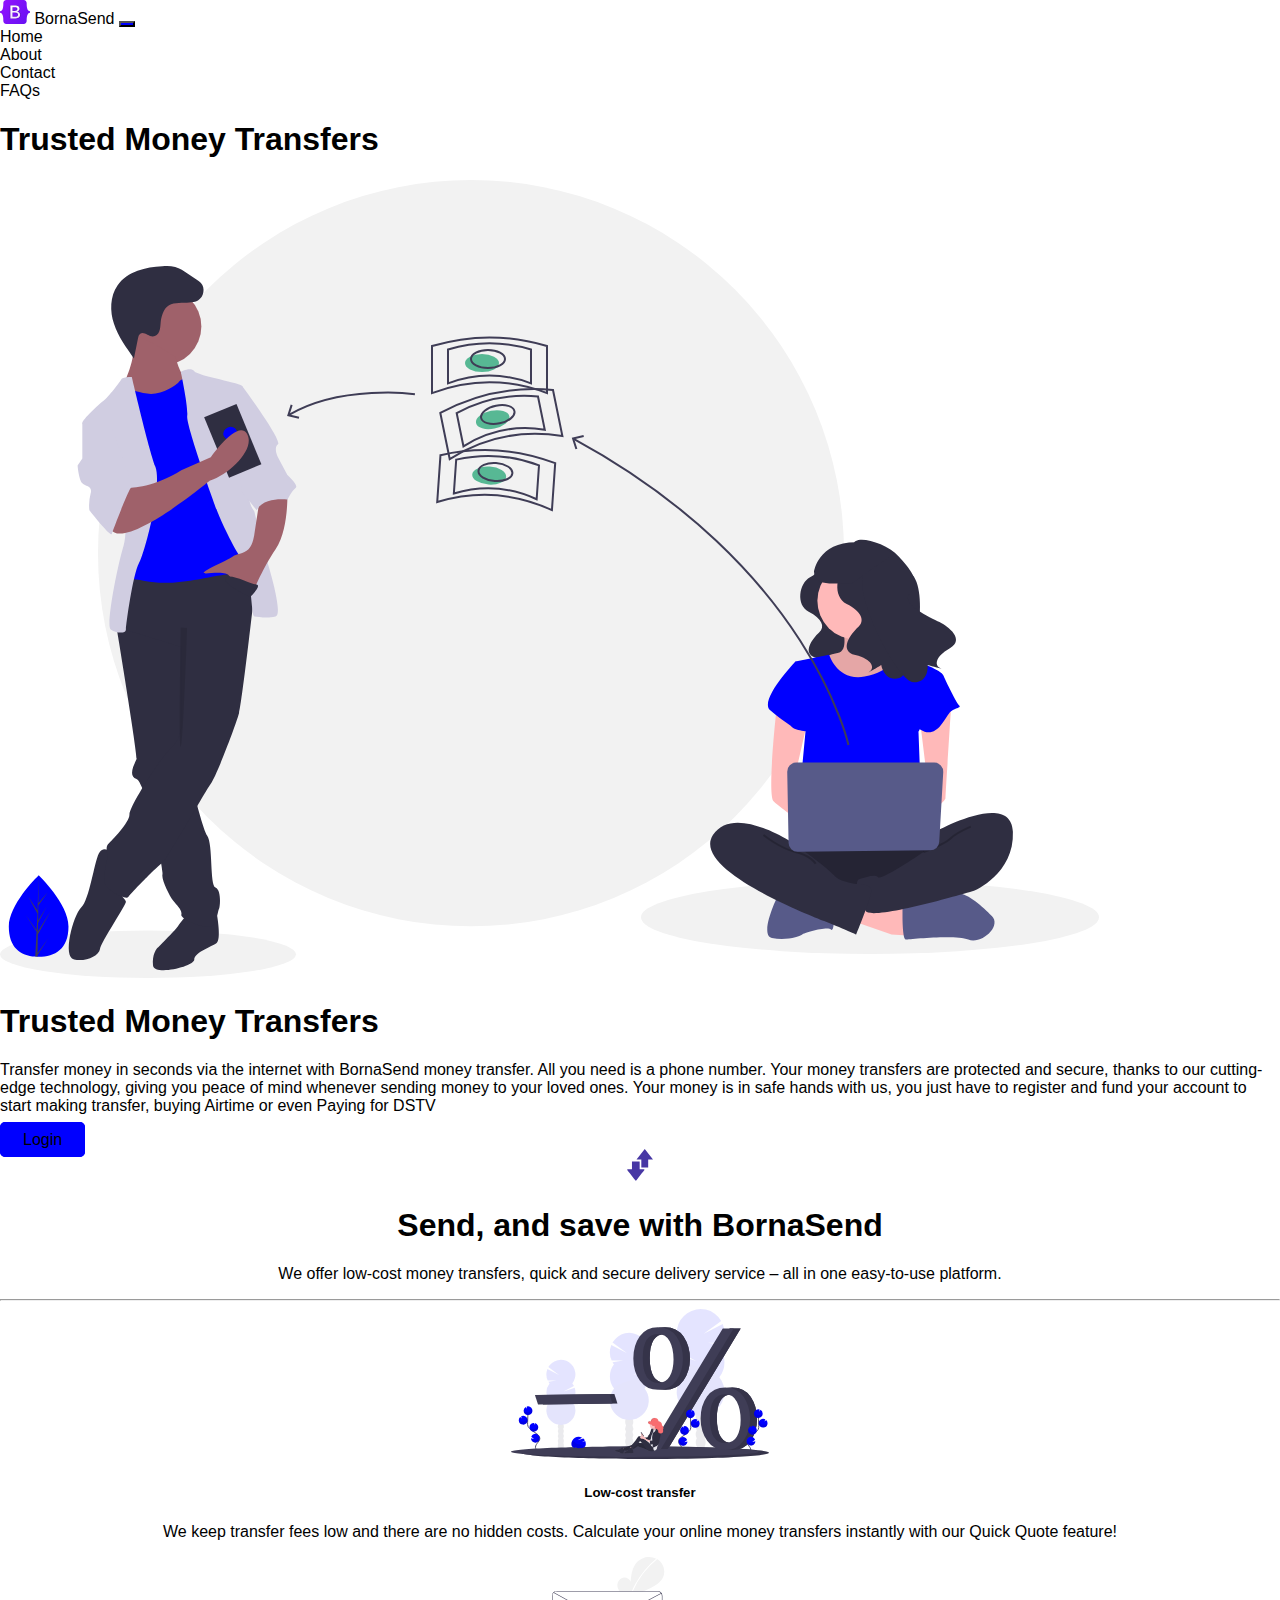
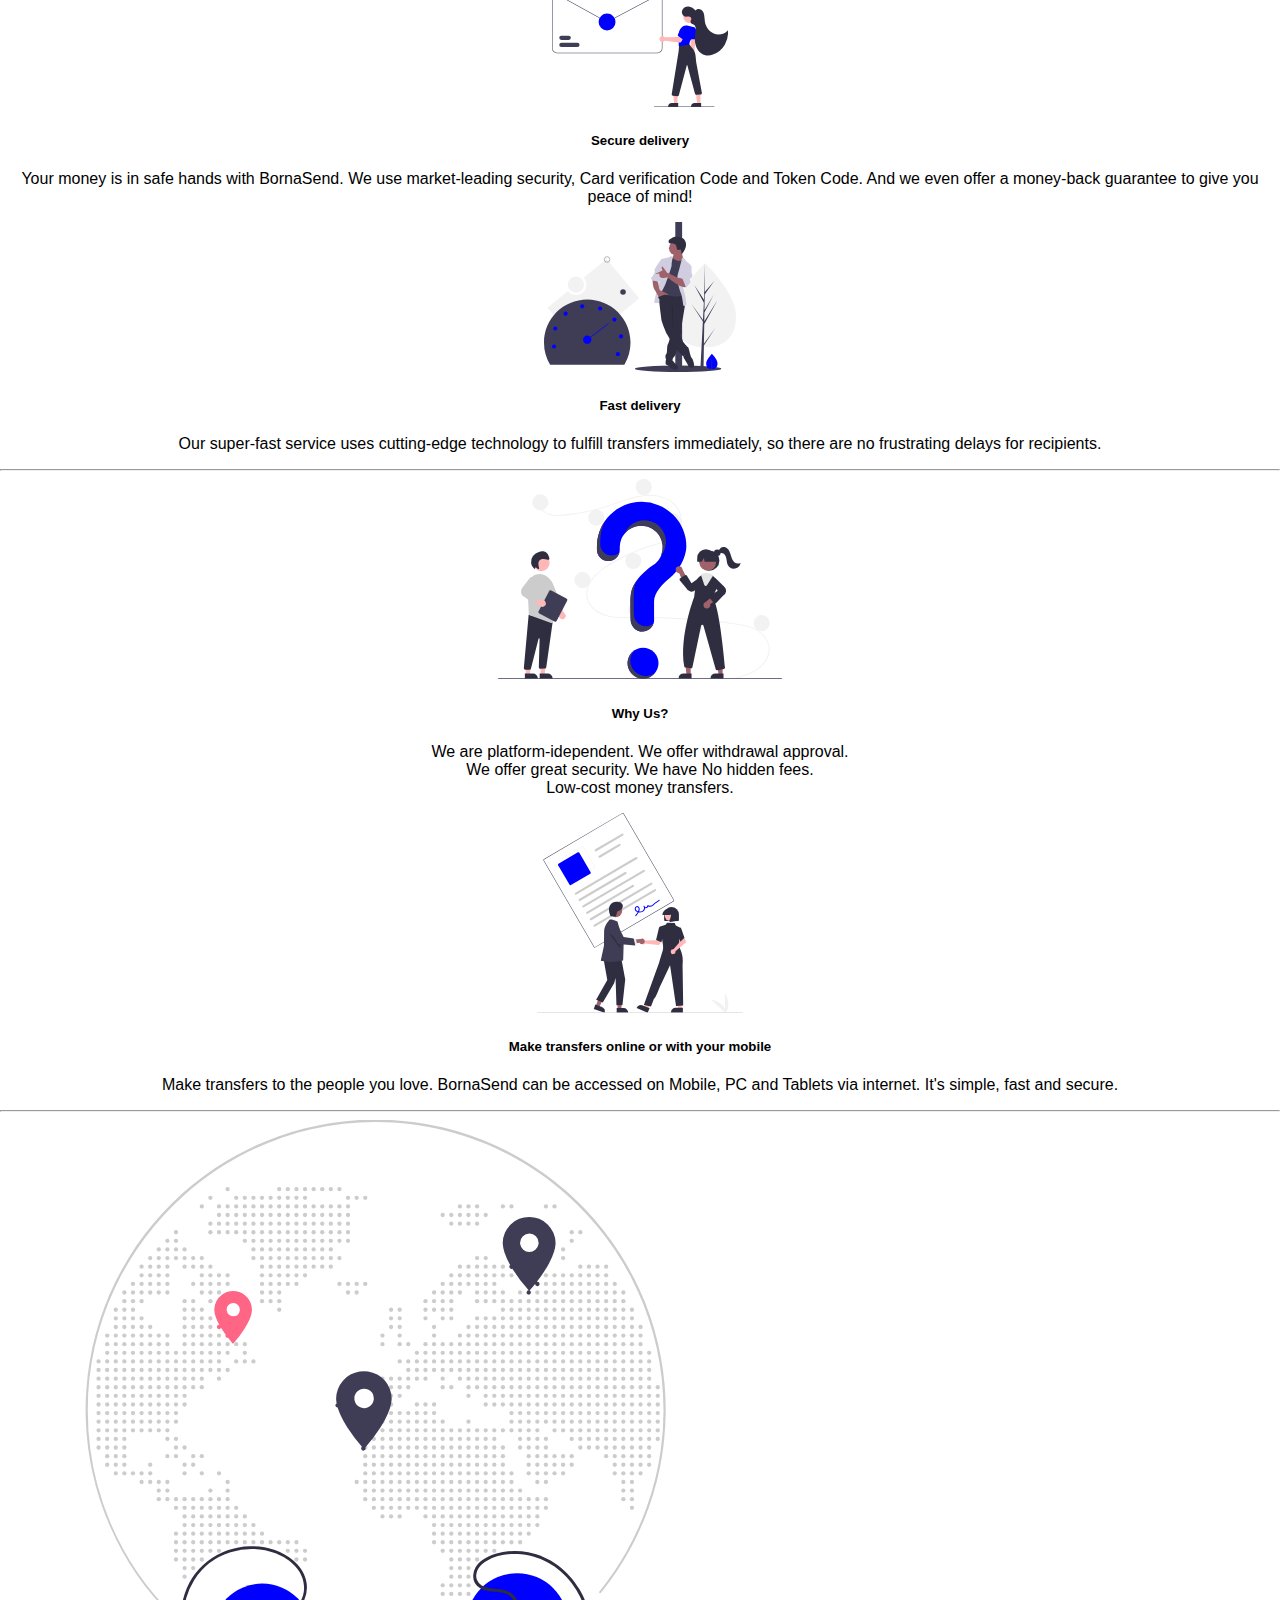
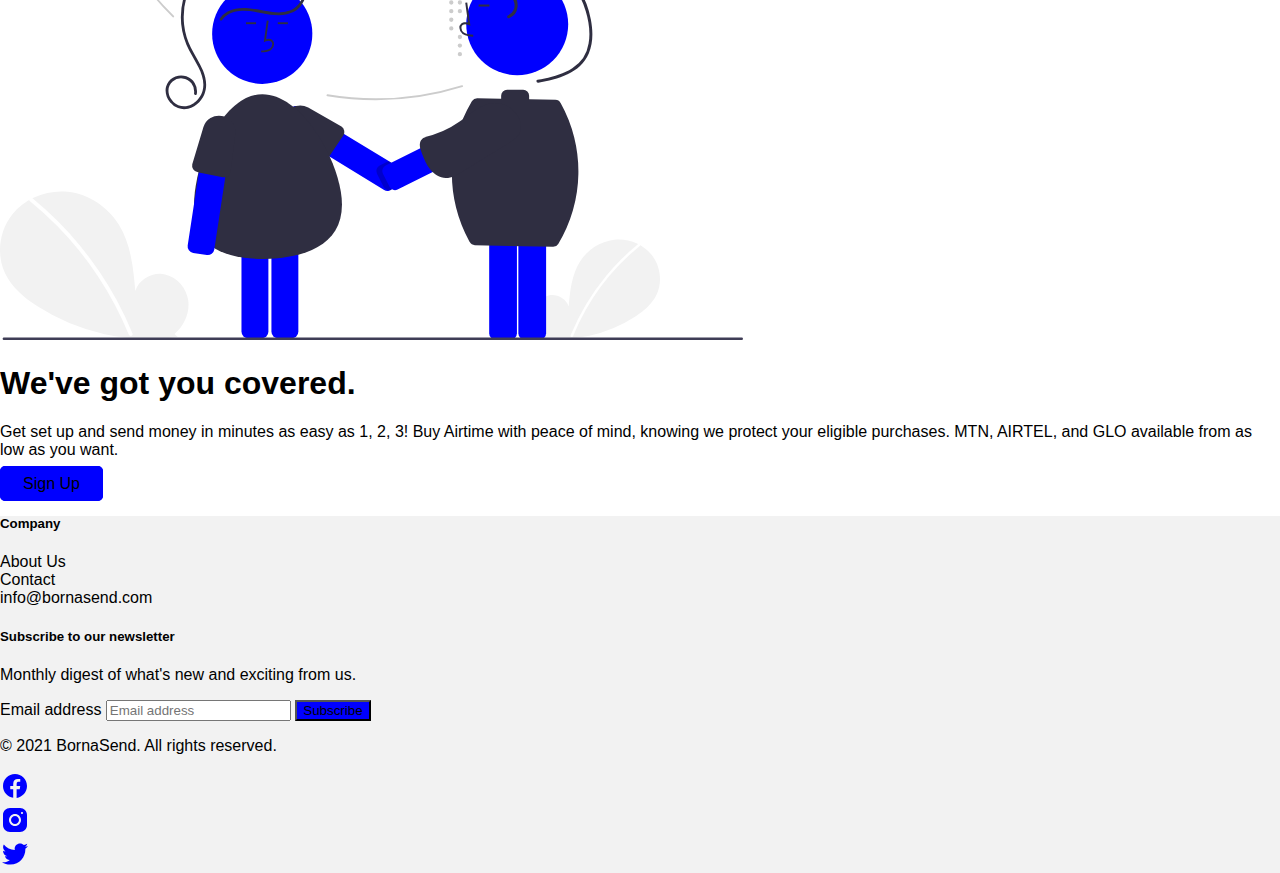
==== commit 05e29292: "Up to date with capstone document" ====
--- a/index.html
+++ b/index.html
@@ -2,6 +2,18 @@
 <html lang="en">
 
 <head>
+    <!-- Global site tag (gtag.js) - Google Analytics -->
+    <script async src="https://www.googletagmanager.com/gtag/js?id=G-YMVDJPFWV4"></script>
+    <script>
+        window.dataLayer = window.dataLayer || [];
+
+        function gtag() {
+            dataLayer.push(arguments);
+        }
+        gtag('js', new Date());
+
+        gtag('config', 'G-YMVDJPFWV4');
+    </script>
     <meta charset="utf-8">
     <meta content="IE=edge" http-equiv="X-UA-Compatible">
     <meta content="width=device-width, initial-scale=1" name="viewport">
@@ -49,7 +61,7 @@
                 <h1 class="d-lg-block d-none">Trusted Money Transfers</h1>
                 <p>Transfer money in seconds via the internet with BornaSend money transfer. All you need is a phone number. Your money transfers are protected and secure, thanks to our cutting-edge technology, giving you peace of mind whenever sending money
                     to your loved ones. Your money is in safe hands with us, you just have to register and fund your account to start making transfer, buying Airtime or even Paying for DSTV</p>
-                <a class="blue" href="./html/login.html">Login</a>
+                <a class="blue" href="./html/loginpage.php">Login</a>
             </div>
         </div>
         <div class="row mb-5 pb-5">
@@ -108,7 +120,7 @@
             <div class="col-md-5 mt-md-5 pt-md-5">
                 <h1>We've got you covered.</h1>
                 <p>Get set up and send money in minutes as easy as 1, 2, 3! Buy Airtime with peace of mind, knowing we protect your eligible purchases. MTN, AIRTEL, and GLO available from as low as you want.</p>
-                <a class="blue" href="./html/signup.html">Sign Up</a>
+                <a class="blue" href="./html/signupa.php">Sign Up</a>
             </div>
         </div>
     </div>
@@ -140,7 +152,7 @@
             </div>
 
             <div class="d-flex justify-content-between pt-4 mt-4 border-top">
-                <p>&copy; 2021 BornaSend, Inc. All rights reserved.</p>
+                <p>&copy; 2021 BornaSend. All rights reserved.</p>
                 <ul class="list-unstyled d-flex ">
                     <li class="ms-3">
                         <a href="#"> <img alt="" src="./assets/images/icons8-facebook-logo.svg"></a>
